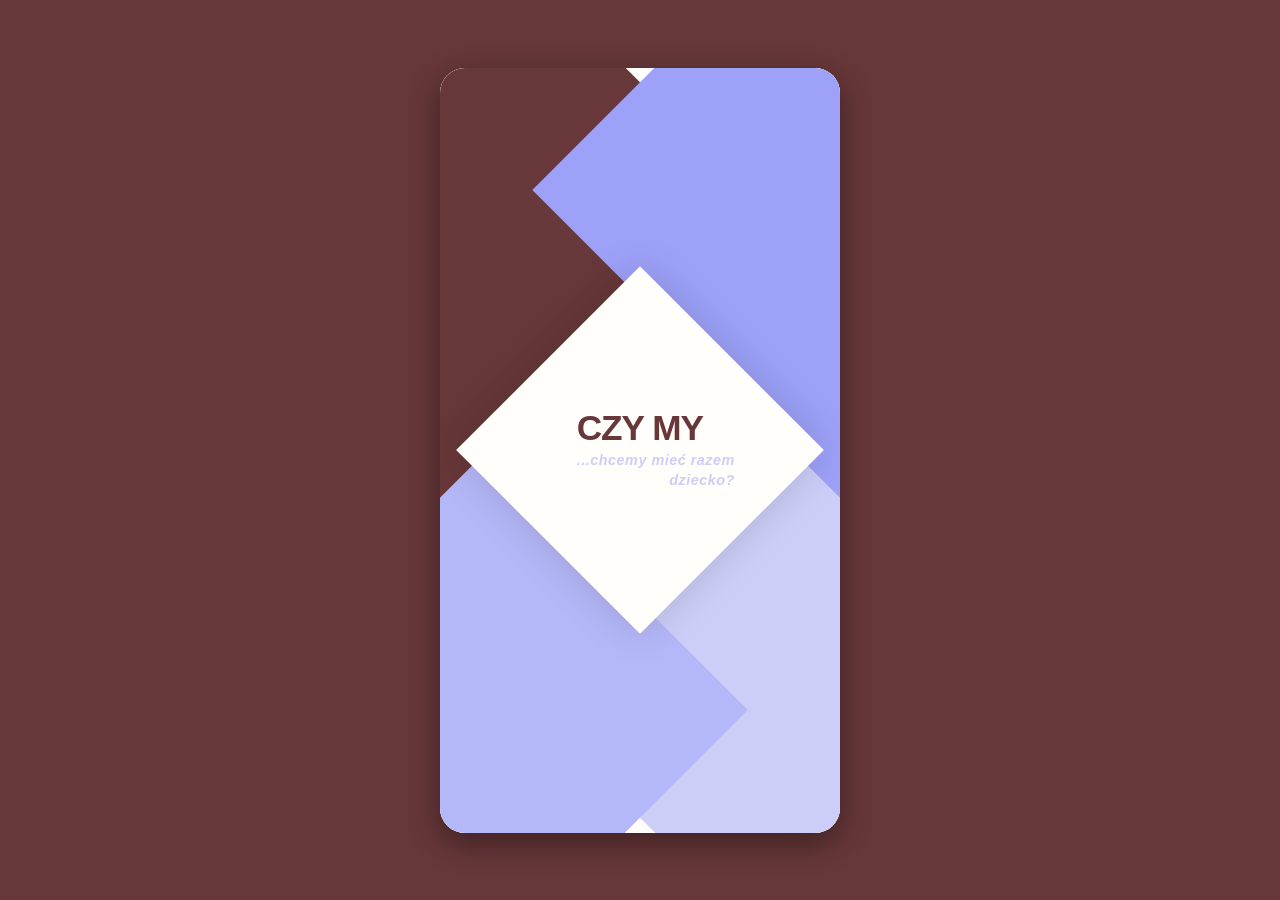
==== index.html @ d0ece88c "fix: change name" ====
<!DOCTYPE html>
<html lang="pl">
<head>
    <meta charset="UTF-8">
    <meta name="viewport" content="width=device-width, initial-scale=1.0, maximum-scale=1.0, user-scalable=no">
    <title>Czy my</title>
    <link rel="icon" type="image/png" href="https://s12.gifyu.com/images/bv25g.png">

    <link rel="apple-touch-icon" href="https://s12.gifyu.com/images/bv25g.png">

    <meta name="mobile-web-app-capable" content="yes">
    <meta name="apple-mobile-web-app-capable" content="yes">
    <meta name="apple-mobile-web-app-status-bar-style" content="black-translucent">
    <meta name="theme-color" content="#EFEBE0">
<style>

        :root {
            --bg-color: #fffefa;
            --base-green: #673739; 
            
            --cat-orange: #9da1f8; 
            --cat-red: #b5b8f8;    
            --cat-purple: #cccef8; 

            --active-color: var(--base-green); 
            --font-main: 'Helvetica Neue', Helvetica, Arial, sans-serif;
        }

        * {
            box-sizing: border-box; 
        }

        body {
            background-color: #673739; 
            margin: 0;
            padding: 0;
            font-family: var(--font-main);
            height: 100vh;
            height: 100dvh; 
            width: 100vw;
            display: flex;
            justify-content: center;
            align-items: center;
            overflow: hidden; 
        }

        #app-container {
            background-color: var(--bg-color);
            color: var(--active-color);
            width: 90%;
            height: 85dvh; 
            max-width: 400px;
            max-height: 800px;
            border-radius: 25px;
            box-shadow: 0 10px 30px rgba(0,0,0,0.4);
            position: relative;
            display: flex;
            flex-direction: column;
            overflow: hidden;
            transition: color 0.5s ease, background-color 0.5s ease;
            
            padding-bottom: env(safe-area-inset-bottom);
        }

        #app-container.theme-orange { --active-color: var(--cat-orange); }
        #app-container.theme-red { --active-color: var(--cat-red); }
        #app-container.theme-purple { --active-color: var(--cat-purple); }
        #app-container.theme-green { --active-color: var(--base-green); }

        #app-container.inverted-colors {
            background-color: var(--active-color);
            color: var(--bg-color);
        }
        #app-container.inverted-colors h1,
        #app-container.inverted-colors h2,
        #app-container.inverted-colors p,
        #app-container.inverted-colors .back-btn { color: var(--bg-color); }
        #app-container.inverted-colors button { background-color: var(--bg-color); color: var(--active-color); }
        #app-container.inverted-colors input { border-color: var(--bg-color); color: var(--bg-color); }
        
        input::placeholder { color: var(--active-color); opacity: 0.5; }
        input::-moz-placeholder { color: var(--active-color); opacity: 0.5; }
        #app-container.inverted-colors input::placeholder { color: var(--bg-color); opacity: 0.6; }
        #app-container.inverted-colors input::-moz-placeholder { color: var(--bg-color); opacity: 0.6; }

        .screen {
            position: absolute;
            top: 0; left: 0; width: 100%; height: 100%;
            
            display: none;
            flex-direction: column; 
            justify-content: flex-start; 
            align-items: center;
            
            padding: 20px; 
            text-align: center;
            z-index: 20;
            opacity: 0;
            transition: opacity 0.5s ease;
        }

        .screen-centered {
            justify-content: center !important; 
            gap: 20px; 
        }


        .screen.active { display: flex; opacity: 1; }

        #screen-splash {
            background-color: var(--bg-color); 
            padding: 0;
            justify-content: center; 
            overflow: hidden;
            z-index: 100;
        }
        #splash-bg {
            position: absolute; width: 100%; height: 100%; top: 0; left: 0;
            display: flex; justify-content: center; align-items: center;
        }
        .splash-diamond {
            position: absolute; transform: rotate(45deg); box-shadow: 0 0 0 rgba(0,0,0,0); 
        }
        .splash-center-diamond {
            position: absolute; z-index: 50; background-color: var(--bg-color); 
            width: 260px; height: 260px; transform: rotate(45deg);
            display: flex; justify-content: center; align-items: center;
            box-shadow: 0 0 40px rgba(0,0,0,0.15); top: 50%; left: 50%;
            margin-top: -130px; margin-left: -130px;
        }
        .splash-content { transform: rotate(-45deg); text-align: center; width: 160%; }
        .splash-content h1 {
            color: var(--cat-green); font-size: 2.2rem; margin: 0;
            line-height: 1; text-transform: uppercase; letter-spacing: -1px;
        }
        .splash-subtitle {
            color: var(--cat-purple); font-size: 0.9rem; font-weight: 600;
            font-style: italic; margin: 5px 35px 0 0; padding: 0;
            text-align: right; letter-spacing: 0.5px;
        }

        .border-decoration {
            position: absolute; top: 0; left: 0; right: 0; bottom: 0;
            pointer-events: none; z-index: 10;
        }
        .diamond-border-item {
            width: 10px; height: 10px; transform: rotate(45deg); position: absolute;
        }

        
        h1, h2 { 
            color: var(--active-color); 
            text-transform: uppercase; font-weight: 800; letter-spacing: 1px;
            margin-top: 20px; margin-bottom: 20px;
            flex-shrink: 0; 
        }
        
        
        .content-area {
            flex-grow: 1; 
            display: flex;
            flex-direction: column;
            justify-content: center;
            align-items: center;
            width: 100%;
            overflow-y: auto; 
            min-height: 0; 
            padding: 10px 0;
        }

        #categories-list {
            width: 100%;
            display: flex;
            flex-direction: column;
            gap: 12px;
            align-items: center;
            justify-content: center;
        }

        p { 
            font-size: 1.5rem; font-weight: 700; line-height: 1.4; margin: 0; 
            padding: 20px;
        }

        input {
            padding-top: 6px; padding-right: 15px; padding-bottom: 15px; padding-left: 15px; border-radius: 10px; border: 2px solid var(--active-color);
            background: transparent; color: var(--active-color);
            font-size: 0.8rem; text-align: center; width: 80%; outline: none; margin-bottom: 10px;
            transition: border-color 0.5s ease, color 0.5s ease;
        }

        label {

            font-size: 1em; text-align: left; margin-bottom: -15px
        }

        .footer-area {
            flex-shrink: 0; 
            width: 100%;
            display: flex;
            flex-direction: column;
            align-items: center;
            padding-bottom: 10px;
        }

        button {
            background-color: var(--active-color); color: var(--bg-color);
            border: none; padding: 15px 30px; font-size: 1.2rem; border-radius: 50px;
            cursor: pointer; font-weight: bold; text-transform: uppercase;
            width: 100%; margin: 5px 0;
            transition: transform 0.1s, background-color 0.5s ease;
        }
        button:active { transform: scale(0.95); }

        button.category-btn { 
            background-color: transparent; border: 3px solid; 
            width: 90%; 
            margin: 5px 0;
        }
        button.category-btn.btn-orange { border-color: var(--cat-orange); color: var(--cat-orange); }
        button.category-btn.btn-orange:hover { background-color: var(--cat-orange); color: var(--bg-color); }
        button.category-btn.btn-red { border-color: var(--cat-red); color: var(--cat-red); }
        button.category-btn.btn-red:hover { background-color: var(--cat-red); color: var(--bg-color); }
        button.category-btn.btn-purple { border-color: var(--cat-purple); color: var(--cat-purple); }
        button.category-btn.btn-purple:hover { background-color: var(--cat-purple); color: var(--bg-color); }

        .back-btn {
            margin-top: 10px; font-size: 0.9rem; text-decoration: underline;
            background: none; color: var(--active-color); padding: 10px; width: auto;
            transition: color 0.5s ease;
        }

        .long-text { font-size: 1.1rem !important; line-height: 1.3 !important; }
    </style>
</head>
<body>

<div id="app-container" class="theme-green">
    
    <div id="diamond-border" class="border-decoration"></div>

    <div id="screen-splash" class="screen active">
        <div id="splash-bg"></div>
        <div class="splash-center-diamond">
            <div class="splash-content">
                <h1>Czy my</h1>
                <p class="splash-subtitle">...chcemy mieć razem dziecko?</p>
            </div>
        </div>
    </div>

    <div id="screen-language" class="screen screen-centered">
        <h2>Wybierz Język<br>Choose Language</h2>
        <button onclick="setLanguage('pl')">PL</button>
        <button onclick="setLanguage('en')">ENG</button>
    </div>

    <div id="screen-login" class="screen screen-centered">
        <h2 id="txt-login-header">Zaloguj się,<br> aby rozpocząć</h2>
        <label for="email">E-mail</label>
        <input type="email" id="email-input" placeholder="E-mail" autocomplete="email">
        <label for="email">Hasło</label>
        <input type="password" id="password-input" placeholder="****">
        <button id="btn-login" onclick="checkPassword()">Start</button>
        <div id="error-msg" style="color:red; display:none; margin-top:0px;">Błędne hasło!</div>
    </div>

  <div id="screen-categories" class="screen">
        <h2 id="txt-cat-header">Wybierz Kategorię</h2>
        <div class="content-area">
            <div id="categories-list"></div>
        </div>
        <div class="footer-area">
            <button id="btn-change-lang" class="back-btn" onclick="showScreen('screen-language')">Zmień język</button>
        </div>
    </div>

<div id="screen-game" class="screen">
        <div class="content-area">
            <p id="question-text">Pytanie...</p>
        </div>
        <div class="footer-area">
            <button id="btn-next" onclick="nextQuestion()">Następne</button>
            <button id="btn-change-cat" class="back-btn" onclick="showScreen('screen-categories'); resetThemeToDefault();">Zmień kategorię</button>
        </div>
    </div>

    <div id="screen-finished" class="screen screen-centered">
        <div style="display: flex; flex-direction: column; align-items: center; justify-content: center;">
            <h2 style="font-size: 3rem; margin-bottom: 20px;">✓</h2>
            <p id="txt-finish-header">To już wszystkie pytania w tej kategorii!</p>
        </div>
        <button id="btn-back-menu" onclick="resetApp()">Wróć do menu</button>
    </div>

</div>

<script>
    const CONFIG = { 
        apiUrl: "https://script.google.com/macros/s/AKfycbwamKzhzlXw2bV1jH6VfYVX4r7gUX6qQzTbTFQQnEe55WyEnhrkD_Bvr7sSdiePyaUhMg/exec"
    };

    let currentLang = 'pl'; 
    let isLoggedIn = false; 
    let DATABASE = {};
    let currentCategory = []; 

    const TEXTS = {
        pl: {
            passPlaceholder: "Hasło...",
            loginBtn: "Start",
            loading: "Ładowanie...",
            errorMsg: "Błędne hasło lub problem z połączeniem.",
            loginHeader: "Zaloguj się,<br> aby rozpocząć", 
            catHeader: "Wybierz Kategorię",
            changeLangBtn: "Zmień język",
            nextBtn: "Następne",
            changeCatBtn: "Zmień kategorię",
            finishHeader: "To już wszystkie pytania w tej kategorii!",
            backMenuBtn: "Wróć do menu"
        },
        en: {
            passPlaceholder: "Password...",
            loginBtn: "Start",
            loading: "Loading...",
            errorMsg: "Incorrect password or connection issue.",
            loginHeader: "Please log in to start",
            catHeader: "Choose Category",
            changeLangBtn: "Change language",
            nextBtn: "Next",
            changeCatBtn: "Change category",
            finishHeader: "That's all questions in this category!",
            backMenuBtn: "Back to menu"
        }
    };

    const CATEGORY_THEMES = {
        "Codzienność": "orange",
        "Wychowanie": "red",
        "Relacje": "purple",
    //    "Finanse": "purple",
    //    "Wyzwania": "purple"
        "Everyday life": "orange",
        "Parenting": "red",
        "Relations": "purple",
    //    "Finances": "purple",
    //    "Challenges": "purple"
    };

    const COLORS_SEQ = ['var(--base-green)', 'var(--cat-orange)', 'var(--cat-red)', 'var(--cat-purple)'];

    function showScreen(screenId) {
        if(screenId === 'screen-login' || screenId === 'screen-language') {
            resetThemeToDefault();
            document.getElementById('app-container').classList.remove('inverted-colors');
        }
        
        const activeScreens = document.querySelectorAll('.screen.active');
        activeScreens.forEach(el => {
            el.style.opacity = '0';
            setTimeout(() => el.classList.remove('active'), 500);
        });
        
        const target = document.getElementById(screenId);
        if (target) {
            target.classList.add('active');
            setTimeout(() => target.style.opacity = '1', 50);
        }
    }

    function setLanguage(lang) {
        currentLang = lang; 
        const t = TEXTS[currentLang];
        
        document.getElementById('password-input').placeholder = t.passPlaceholder;
        
        const btnLogin = document.getElementById('btn-login');
        if (btnLogin) btnLogin.innerText = t.loginBtn;
        
        const loginHeader = document.getElementById('txt-login-header'); 
        if (loginHeader) loginHeader.innerHTML = t.loginHeader;
        
        const errorMsg = document.getElementById('error-msg');
        if (errorMsg) errorMsg.innerText = t.errorMsg;

        const catHeader = document.getElementById('txt-cat-header');
        if (catHeader) catHeader.innerText = t.catHeader;

        const nextBtn = document.getElementById('btn-next');
        if (nextBtn) nextBtn.innerText = t.nextBtn;

        const btnChangeLang = document.getElementById('btn-change-lang');
        if (btnChangeLang) btnChangeLang.innerText = t.changeLangBtn;

        const btnChangeCat = document.getElementById('btn-change-cat');
        if (btnChangeCat) btnChangeCat.innerText = t.changeCatBtn;
        
        const finishHeader = document.getElementById('txt-finish-header');
        if (finishHeader) finishHeader.innerText = t.finishHeader;

        const backMenuBtn = document.getElementById('btn-back-menu');
        if (backMenuBtn) backMenuBtn.innerText = t.backMenuBtn;

        if (isLoggedIn) {
            initCategories(); 
            showScreen('screen-categories');
        } else {
            showScreen('screen-login');
        }
    }

    async function checkPassword() {
        const emailVal = document.getElementById('email-input').value.trim();
        const passwordVal = document.getElementById('password-input').value.trim();
        const btn = document.getElementById('btn-login');
        const errorMsg = document.getElementById('error-msg');
        
        if (!emailVal || !passwordVal) return;

        btn.disabled = true;
        btn.innerText = TEXTS[currentLang].loading;
        errorMsg.style.display = 'none';

        try {

            const requestUrl = CONFIG.apiUrl + "?l=" + encodeURIComponent(emailVal) + "&p=" + encodeURIComponent(passwordVal);
            const response = await fetch(requestUrl);
            const data = await response.json();

            if (data.error) throw new Error("Pass");

            DATABASE = data;
            isLoggedIn = true;
            initCategories(); 
            showScreen('screen-categories');
            
        } catch (e) {
            console.error("Błąd:", e);
            errorMsg.innerText = TEXTS[currentLang].errorMsg;
            errorMsg.style.display = 'block';
        } finally {
            btn.disabled = false;
            btn.innerText = TEXTS[currentLang].loginBtn;
        }
    }

    function initCategories() {
        const list = document.getElementById('categories-list');
        list.innerHTML = ''; 
        
        const cats = DATABASE[currentLang] || {};

        Object.keys(cats).forEach(category => {
            const btn = document.createElement('button');
            const colorKey = CATEGORY_THEMES[category] || 'green';
            btn.className = `category-btn btn-${colorKey}`;
            btn.innerText = category;
            btn.onclick = () => startGame(category, colorKey);
            list.appendChild(btn);
        });
    }

    function startGame(categoryName, themeColor) {
        setAppTheme(`theme-${themeColor}`);
        document.getElementById('app-container').classList.remove('inverted-colors');
        
        if (DATABASE[currentLang] && DATABASE[currentLang][categoryName]) {
            currentCategory = [...DATABASE[currentLang][categoryName]];
            nextQuestion();
            showScreen('screen-game');
        }
    }

    function nextQuestion() {
        const textEl = document.getElementById('question-text');
        
        if (!currentCategory || currentCategory.length === 0) {
            finishGame();
            return;
        }

        const randomIndex = Math.floor(Math.random() * currentCategory.length);
        const question = currentCategory[randomIndex];
        currentCategory.splice(randomIndex, 1);
        
        textEl.style.opacity = 0;
        
        setTimeout(() => {
            textEl.innerText = question;
            
            if (question.length > 120) {
                textEl.classList.add('long-text');
            } else {
                textEl.classList.remove('long-text');
            }

            textEl.style.opacity = 1;
        }, 200);
    }

    function finishGame() {
        const t = TEXTS[currentLang];
        const finishHeader = document.getElementById('txt-finish-header');
        if (finishHeader) finishHeader.innerText = t.finishHeader;
        const backMenuBtn = document.getElementById('btn-back-menu');
        if (backMenuBtn) backMenuBtn.innerText = t.backMenuBtn;

        showScreen('screen-finished');
        setTimeout(() => document.getElementById('app-container').classList.add('inverted-colors'), 100);
    }

    function resetApp() {
        document.getElementById('app-container').classList.remove('inverted-colors');
        resetThemeToDefault();
        
        if (isLoggedIn) {
            showScreen('screen-categories');
        } else {
            showScreen('screen-login');
        }
    }

    function setAppTheme(themeClass) {
        const container = document.getElementById('app-container');
        container.classList.remove('theme-green', 'theme-orange', 'theme-red', 'theme-purple');
        container.classList.add(themeClass);
    }
    function resetThemeToDefault() { setAppTheme('theme-green'); }

    function createBorderDiamonds() {
        const container = document.getElementById('diamond-border');
        if(!container) return;
        container.innerHTML = '';
        
        let colorIndex = 0;
        const addDiamond = (styles) => {
            const d = document.createElement('div');
            d.className = 'diamond-border-item';
            d.style.backgroundColor = COLORS_SEQ[colorIndex % COLORS_SEQ.length];
            Object.assign(d.style, styles);
            container.appendChild(d);
            colorIndex++;
        };
        const countTop = 8; const countSide = 12; const padding = 8; 
        for (let i = 0; i < countTop; i++) addDiamond({ top: `${padding}px`, left: `${(i + 1) * (100 / (countTop + 1))}%` });
        for (let i = 0; i < countSide; i++) addDiamond({ right: `${padding}px`, top: `${(i + 1) * (100 / (countSide + 1))}%` });
        for (let i = 0; i < countTop; i++) addDiamond({ bottom: `${padding}px`, right: `${(i + 1) * (100 / (countTop + 1))}%` });
        for (let i = 0; i < countSide; i++) addDiamond({ left: `${padding}px`, bottom: `${(i + 1) * (100 / (countSide + 1))}%` });
    }

    function createSplashBackground() {
        const container = document.getElementById('splash-bg');
        if(!container) return;
        container.innerHTML = ''; 
        
        const centerSize = 260; 
        const neighborSize = 520; 
        
        const diamonds = [
            { x: 1, y: 1, color: 'var(--cat-purple)', zIndex: 1 },    
            { x: -1, y: 1, color: 'var(--cat-red)', zIndex: 2 },     
            { x: -1, y: -1, color: 'var(--base-green)', zIndex: 3 }, 
            { x: 1, y: -1, color: 'var(--cat-orange)', zIndex: 4 },  
        ];

        const addDiamond = (data, customClip) => {
            const d = document.createElement('div');
            d.className = 'splash-diamond';
            d.style.width = `${neighborSize}px`;
            d.style.height = `${neighborSize}px`;
            d.style.backgroundColor = data.color;
            d.style.zIndex = data.zIndex;
            
            if (customClip) {
                d.style.clipPath = customClip;
            }

            d.style.left = `calc(50% + ${data.x * centerSize}px - ${neighborSize/2}px)`;
            d.style.top = `calc(50% + ${data.y * centerSize}px - ${neighborSize/2}px)`;
            container.appendChild(d);
        }

        diamonds.forEach(d => addDiamond(d));
        
        addDiamond({ 
            x: 1, 
            y: 1, 
            color: 'var(--cat-purple)', 
            zIndex: 5 
        }, 'polygon(0 0, 100% 0, 100% 100%)'); 
    }

    window.onload = () => {
        createBorderDiamonds();
        createSplashBackground();

        const passInput = document.getElementById('password-input');
        if(passInput) {
            passInput.addEventListener('keyup', (e) => {
                if (e.key === "Enter") checkPassword();
            });
        }

        setTimeout(() => {
            showScreen('screen-language');
        }, 3000); 
    };
</script>

</body>
</html>
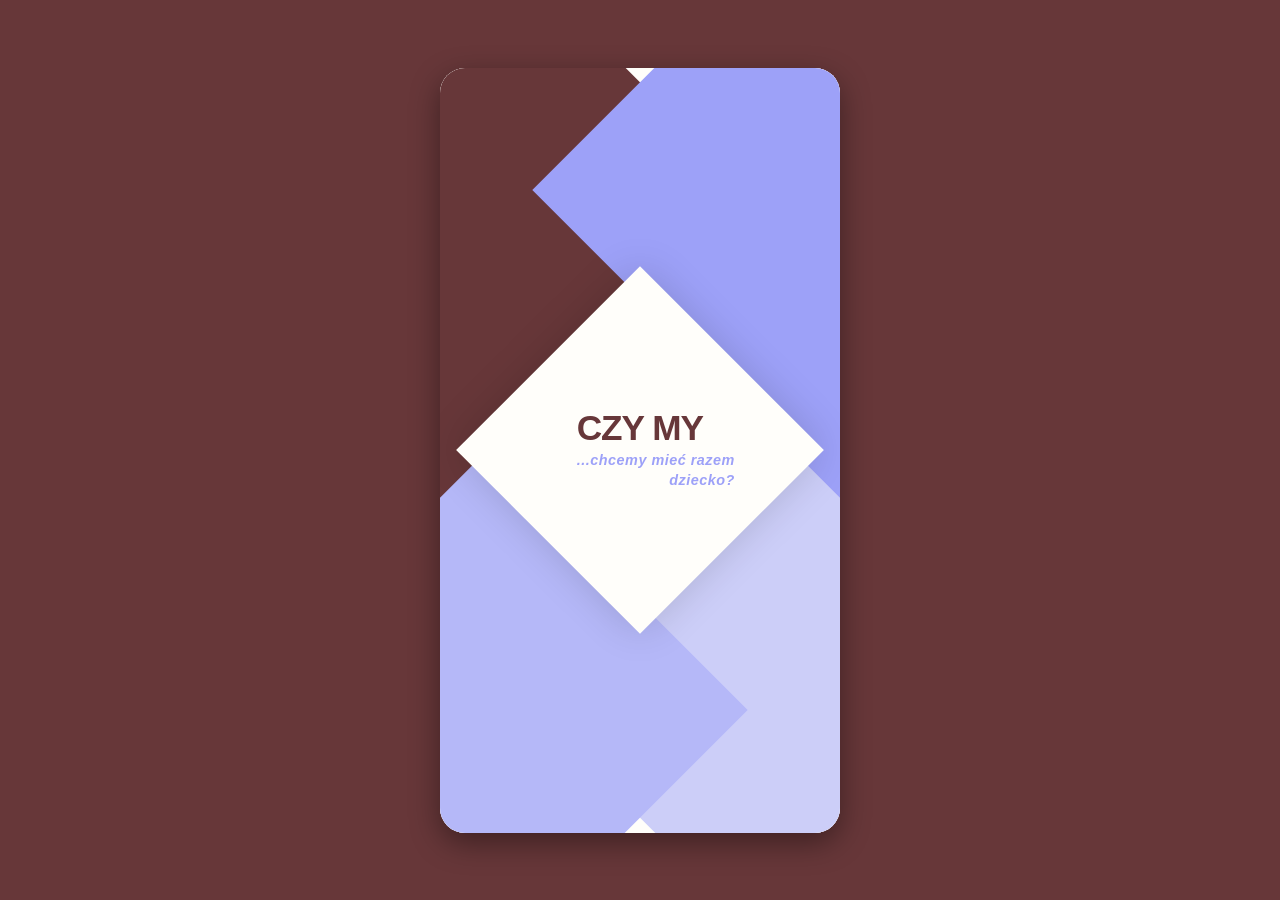
==== commit b9b98ec1: "cors error fix +  added more categories" ====
--- a/index.html
+++ b/index.html
@@ -16,13 +16,13 @@
 
         :root {
             --bg-color: #fffefa;
-            --base-green: #673739; 
+            --base-brown: #673739; 
             
-            --cat-orange: #9da1f8; 
-            --cat-red: #b5b8f8;    
-            --cat-purple: #cccef8; 
-
-            --active-color: var(--base-green); 
+            --cat-darkest: #9da1f8; 
+            --cat-darker: #b5b8f8;    
+            --cat-dark: #cccef8; 
+
+            --active-color: var(--base-brown); 
             --font-main: 'Helvetica Neue', Helvetica, Arial, sans-serif;
         }
 
@@ -62,10 +62,10 @@
             padding-bottom: env(safe-area-inset-bottom);
         }
 
-        #app-container.theme-orange { --active-color: var(--cat-orange); }
-        #app-container.theme-red { --active-color: var(--cat-red); }
-        #app-container.theme-purple { --active-color: var(--cat-purple); }
-        #app-container.theme-green { --active-color: var(--base-green); }
+        #app-container.theme-darkest { --active-color: var(--cat-darkest); }
+        #app-container.theme-darker { --active-color: var(--cat-darker); }
+        #app-container.theme-dark { --active-color: var(--cat-dark); }
+        #app-container.theme-brown { --active-color: var(--base-brown); }
 
         #app-container.inverted-colors {
             background-color: var(--active-color);
@@ -130,11 +130,11 @@
         }
         .splash-content { transform: rotate(-45deg); text-align: center; width: 160%; }
         .splash-content h1 {
-            color: var(--cat-green); font-size: 2.2rem; margin: 0;
+            color: var(--cat-brown); font-size: 2.2rem; margin: 0;
             line-height: 1; text-transform: uppercase; letter-spacing: -1px;
         }
         .splash-subtitle {
-            color: var(--cat-purple); font-size: 0.9rem; font-weight: 600;
+            color: var(--cat-darkest); font-size: 0.9rem; font-weight: 600;
             font-style: italic; margin: 5px 35px 0 0; padding: 0;
             text-align: right; letter-spacing: 0.5px;
         }
@@ -217,12 +217,12 @@
             width: 90%; 
             margin: 5px 0;
         }
-        button.category-btn.btn-orange { border-color: var(--cat-orange); color: var(--cat-orange); }
-        button.category-btn.btn-orange:hover { background-color: var(--cat-orange); color: var(--bg-color); }
-        button.category-btn.btn-red { border-color: var(--cat-red); color: var(--cat-red); }
-        button.category-btn.btn-red:hover { background-color: var(--cat-red); color: var(--bg-color); }
-        button.category-btn.btn-purple { border-color: var(--cat-purple); color: var(--cat-purple); }
-        button.category-btn.btn-purple:hover { background-color: var(--cat-purple); color: var(--bg-color); }
+        button.category-btn.btn-darkest { border-color: var(--cat-darkest); color: var(--cat-darkest); }
+        button.category-btn.btn-darkest:hover { background-color: var(--cat-darkest); color: var(--bg-color); }
+        button.category-btn.btn-darker { border-color: var(--cat-darker); color: var(--cat-darker); }
+        button.category-btn.btn-darker:hover { background-color: var(--cat-darker); color: var(--bg-color); }
+        button.category-btn.btn-dark { border-color: var(--cat-dark); color: var(--cat-dark); }
+        button.category-btn.btn-dark:hover { background-color: var(--cat-dark); color: var(--bg-color); }
 
         .back-btn {
             margin-top: 10px; font-size: 0.9rem; text-decoration: underline;
@@ -235,7 +235,7 @@
 </head>
 <body>
 
-<div id="app-container" class="theme-green">
+<div id="app-container" class="theme-brown">
     
     <div id="diamond-border" class="border-decoration"></div>
 
@@ -335,19 +335,19 @@
     };
 
     const CATEGORY_THEMES = {
-        "Codzienność": "orange",
-        "Wychowanie": "red",
-        "Relacje": "purple",
-    //    "Finanse": "purple",
-    //    "Wyzwania": "purple"
-        "Everyday life": "orange",
-        "Parenting": "red",
-        "Relations": "purple",
-    //    "Finances": "purple",
-    //    "Challenges": "purple"
+        "Codzienność": "darkest",
+        "Wychowanie": "dark",
+        "Relacje": "darker", 
+        "Finanse": "darker",
+        "Everyday life": "darkest",
+        "Wyzwania": "dark",        "Everyday": "darkest",
+        "Parenting": "darker",
+        "Relations": "dark",
+        "Finances": "dark",
+        "Challenges": "dark"
     };
 
-    const COLORS_SEQ = ['var(--base-green)', 'var(--cat-orange)', 'var(--cat-red)', 'var(--cat-purple)'];
+    const COLORS_SEQ = ['var(--base-brown)', 'var(--cat-darkest)', 'var(--cat-darker)', 'var(--cat-dark)'];
 
     function showScreen(screenId) {
         if(screenId === 'screen-login' || screenId === 'screen-language') {
@@ -452,7 +452,7 @@
 
         Object.keys(cats).forEach(category => {
             const btn = document.createElement('button');
-            const colorKey = CATEGORY_THEMES[category] || 'green';
+            const colorKey = CATEGORY_THEMES[category] || 'brown';
             btn.className = `category-btn btn-${colorKey}`;
             btn.innerText = category;
             btn.onclick = () => startGame(category, colorKey);
@@ -486,9 +486,11 @@
         textEl.style.opacity = 0;
         
         setTimeout(() => {
-            textEl.innerText = question;
+            const safeText = question.text ? question.text: question;
+
+            textEl.innerText = safeText;
             
-            if (question.length > 120) {
+            if (question.text.length > 120) {
                 textEl.classList.add('long-text');
             } else {
                 textEl.classList.remove('long-text');
@@ -522,10 +524,10 @@
 
     function setAppTheme(themeClass) {
         const container = document.getElementById('app-container');
-        container.classList.remove('theme-green', 'theme-orange', 'theme-red', 'theme-purple');
+        container.classList.remove('theme-brown', 'theme-darkest', 'theme-darker', 'theme-dark');
         container.classList.add(themeClass);
     }
-    function resetThemeToDefault() { setAppTheme('theme-green'); }
+    function resetThemeToDefault() { setAppTheme('theme-brown'); }
 
     function createBorderDiamonds() {
         const container = document.getElementById('diamond-border');
@@ -557,10 +559,10 @@
         const neighborSize = 520; 
         
         const diamonds = [
-            { x: 1, y: 1, color: 'var(--cat-purple)', zIndex: 1 },    
-            { x: -1, y: 1, color: 'var(--cat-red)', zIndex: 2 },     
-            { x: -1, y: -1, color: 'var(--base-green)', zIndex: 3 }, 
-            { x: 1, y: -1, color: 'var(--cat-orange)', zIndex: 4 },  
+            { x: 1, y: 1, color: 'var(--cat-dark)', zIndex: 1 },    
+            { x: -1, y: 1, color: 'var(--cat-darker)', zIndex: 2 },     
+            { x: -1, y: -1, color: 'var(--base-brown)', zIndex: 3 }, 
+            { x: 1, y: -1, color: 'var(--cat-darkest)', zIndex: 4 },  
         ];
 
         const addDiamond = (data, customClip) => {
@@ -585,7 +587,7 @@
         addDiamond({ 
             x: 1, 
             y: 1, 
-            color: 'var(--cat-purple)', 
+            color: 'var(--cat-dark)', 
             zIndex: 5 
         }, 'polygon(0 0, 100% 0, 100% 100%)'); 
     }
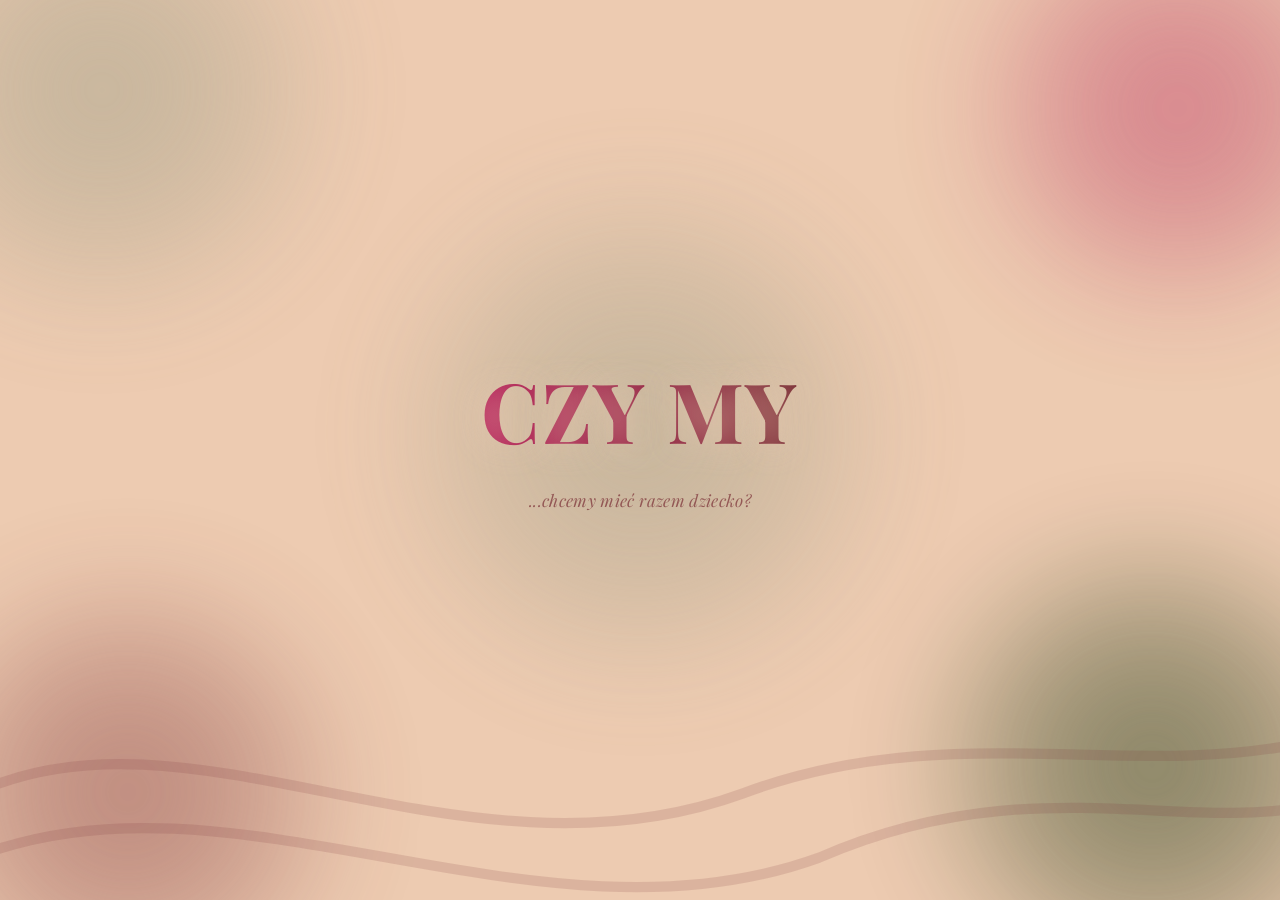
==== commit 156afd90: "UI updates and implementation of a step-by-step question navigation" ====
--- a/index.html
+++ b/index.html
@@ -4,250 +4,46 @@
     <meta charset="UTF-8">
     <meta name="viewport" content="width=device-width, initial-scale=1.0, maximum-scale=1.0, user-scalable=no">
     <title>Czy my</title>
-    <link rel="icon" type="image/png" href="https://s12.gifyu.com/images/bv25g.png">
-
-    <link rel="apple-touch-icon" href="https://s12.gifyu.com/images/bv25g.png">
+    <link rel="icon" type="image/svg+xml" href="logo.svg">
+    <link rel="icon" type="image/png" sizes="32x32" href="favicon.png">
+    <link rel="apple-touch-icon" sizes="180x180" href="logo-180.png">
+    <link rel="manifest" href="manifest.webmanifest">
 
     <meta name="mobile-web-app-capable" content="yes">
     <meta name="apple-mobile-web-app-capable" content="yes">
+    <meta name="apple-mobile-web-app-title" content="Czy my">
     <meta name="apple-mobile-web-app-status-bar-style" content="black-translucent">
-    <meta name="theme-color" content="#EFEBE0">
-<style>
-
-        :root {
-            --bg-color: #fffefa;
-            --base-brown: #673739; 
-            
-            --cat-darkest: #9da1f8; 
-            --cat-darker: #b5b8f8;    
-            --cat-dark: #cccef8; 
-
-            --active-color: var(--base-brown); 
-            --font-main: 'Helvetica Neue', Helvetica, Arial, sans-serif;
-        }
-
-        * {
-            box-sizing: border-box; 
-        }
-
-        body {
-            background-color: #673739; 
-            margin: 0;
-            padding: 0;
-            font-family: var(--font-main);
-            height: 100vh;
-            height: 100dvh; 
-            width: 100vw;
-            display: flex;
-            justify-content: center;
-            align-items: center;
-            overflow: hidden; 
-        }
-
-        #app-container {
-            background-color: var(--bg-color);
-            color: var(--active-color);
-            width: 90%;
-            height: 85dvh; 
-            max-width: 400px;
-            max-height: 800px;
-            border-radius: 25px;
-            box-shadow: 0 10px 30px rgba(0,0,0,0.4);
-            position: relative;
-            display: flex;
-            flex-direction: column;
-            overflow: hidden;
-            transition: color 0.5s ease, background-color 0.5s ease;
-            
-            padding-bottom: env(safe-area-inset-bottom);
-        }
-
-        #app-container.theme-darkest { --active-color: var(--cat-darkest); }
-        #app-container.theme-darker { --active-color: var(--cat-darker); }
-        #app-container.theme-dark { --active-color: var(--cat-dark); }
-        #app-container.theme-brown { --active-color: var(--base-brown); }
-
-        #app-container.inverted-colors {
-            background-color: var(--active-color);
-            color: var(--bg-color);
-        }
-        #app-container.inverted-colors h1,
-        #app-container.inverted-colors h2,
-        #app-container.inverted-colors p,
-        #app-container.inverted-colors .back-btn { color: var(--bg-color); }
-        #app-container.inverted-colors button { background-color: var(--bg-color); color: var(--active-color); }
-        #app-container.inverted-colors input { border-color: var(--bg-color); color: var(--bg-color); }
-        
-        input::placeholder { color: var(--active-color); opacity: 0.5; }
-        input::-moz-placeholder { color: var(--active-color); opacity: 0.5; }
-        #app-container.inverted-colors input::placeholder { color: var(--bg-color); opacity: 0.6; }
-        #app-container.inverted-colors input::-moz-placeholder { color: var(--bg-color); opacity: 0.6; }
-
-        .screen {
-            position: absolute;
-            top: 0; left: 0; width: 100%; height: 100%;
-            
-            display: none;
-            flex-direction: column; 
-            justify-content: flex-start; 
-            align-items: center;
-            
-            padding: 20px; 
-            text-align: center;
-            z-index: 20;
-            opacity: 0;
-            transition: opacity 0.5s ease;
-        }
-
-        .screen-centered {
-            justify-content: center !important; 
-            gap: 20px; 
-        }
-
-
-        .screen.active { display: flex; opacity: 1; }
-
-        #screen-splash {
-            background-color: var(--bg-color); 
-            padding: 0;
-            justify-content: center; 
-            overflow: hidden;
-            z-index: 100;
-        }
-        #splash-bg {
-            position: absolute; width: 100%; height: 100%; top: 0; left: 0;
-            display: flex; justify-content: center; align-items: center;
-        }
-        .splash-diamond {
-            position: absolute; transform: rotate(45deg); box-shadow: 0 0 0 rgba(0,0,0,0); 
-        }
-        .splash-center-diamond {
-            position: absolute; z-index: 50; background-color: var(--bg-color); 
-            width: 260px; height: 260px; transform: rotate(45deg);
-            display: flex; justify-content: center; align-items: center;
-            box-shadow: 0 0 40px rgba(0,0,0,0.15); top: 50%; left: 50%;
-            margin-top: -130px; margin-left: -130px;
-        }
-        .splash-content { transform: rotate(-45deg); text-align: center; width: 160%; }
-        .splash-content h1 {
-            color: var(--cat-brown); font-size: 2.2rem; margin: 0;
-            line-height: 1; text-transform: uppercase; letter-spacing: -1px;
-        }
-        .splash-subtitle {
-            color: var(--cat-darkest); font-size: 0.9rem; font-weight: 600;
-            font-style: italic; margin: 5px 35px 0 0; padding: 0;
-            text-align: right; letter-spacing: 0.5px;
-        }
-
-        .border-decoration {
-            position: absolute; top: 0; left: 0; right: 0; bottom: 0;
-            pointer-events: none; z-index: 10;
-        }
-        .diamond-border-item {
-            width: 10px; height: 10px; transform: rotate(45deg); position: absolute;
-        }
-
-        
-        h1, h2 { 
-            color: var(--active-color); 
-            text-transform: uppercase; font-weight: 800; letter-spacing: 1px;
-            margin-top: 20px; margin-bottom: 20px;
-            flex-shrink: 0; 
-        }
-        
-        
-        .content-area {
-            flex-grow: 1; 
-            display: flex;
-            flex-direction: column;
-            justify-content: center;
-            align-items: center;
-            width: 100%;
-            overflow-y: auto; 
-            min-height: 0; 
-            padding: 10px 0;
-        }
-
-        #categories-list {
-            width: 100%;
-            display: flex;
-            flex-direction: column;
-            gap: 12px;
-            align-items: center;
-            justify-content: center;
-        }
-
-        p { 
-            font-size: 1.5rem; font-weight: 700; line-height: 1.4; margin: 0; 
-            padding: 20px;
-        }
-
-        input {
-            padding-top: 6px; padding-right: 15px; padding-bottom: 15px; padding-left: 15px; border-radius: 10px; border: 2px solid var(--active-color);
-            background: transparent; color: var(--active-color);
-            font-size: 0.8rem; text-align: center; width: 80%; outline: none; margin-bottom: 10px;
-            transition: border-color 0.5s ease, color 0.5s ease;
-        }
-
-        label {
-
-            font-size: 1em; text-align: left; margin-bottom: -15px
-        }
-
-        .footer-area {
-            flex-shrink: 0; 
-            width: 100%;
-            display: flex;
-            flex-direction: column;
-            align-items: center;
-            padding-bottom: 10px;
-        }
-
-        button {
-            background-color: var(--active-color); color: var(--bg-color);
-            border: none; padding: 15px 30px; font-size: 1.2rem; border-radius: 50px;
-            cursor: pointer; font-weight: bold; text-transform: uppercase;
-            width: 100%; margin: 5px 0;
-            transition: transform 0.1s, background-color 0.5s ease;
-        }
-        button:active { transform: scale(0.95); }
-
-        button.category-btn { 
-            background-color: transparent; border: 3px solid; 
-            width: 90%; 
-            margin: 5px 0;
-        }
-        button.category-btn.btn-darkest { border-color: var(--cat-darkest); color: var(--cat-darkest); }
-        button.category-btn.btn-darkest:hover { background-color: var(--cat-darkest); color: var(--bg-color); }
-        button.category-btn.btn-darker { border-color: var(--cat-darker); color: var(--cat-darker); }
-        button.category-btn.btn-darker:hover { background-color: var(--cat-darker); color: var(--bg-color); }
-        button.category-btn.btn-dark { border-color: var(--cat-dark); color: var(--cat-dark); }
-        button.category-btn.btn-dark:hover { background-color: var(--cat-dark); color: var(--bg-color); }
-
-        .back-btn {
-            margin-top: 10px; font-size: 0.9rem; text-decoration: underline;
-            background: none; color: var(--active-color); padding: 10px; width: auto;
-            transition: color 0.5s ease;
-        }
-
-        .long-text { font-size: 1.1rem !important; line-height: 1.3 !important; }
-    </style>
+    <meta name="theme-color" content="#edcbb1">
+    <link rel="preconnect" href="https://fonts.googleapis.com">
+    <link rel="preconnect" href="https://fonts.gstatic.com" crossorigin>
+    <link href="https://fonts.googleapis.com/css2?family=Playfair+Display:ital,wght@0,400;0,700;1,400&display=swap" rel="stylesheet">
+<link rel="stylesheet" href="styles.css">
 </head>
 <body>
 
-<div id="app-container" class="theme-brown">
-    
-    <div id="diamond-border" class="border-decoration"></div>
+<div id="screen-texture" class="texture-layer"></div>
 
-    <div id="screen-splash" class="screen active">
-        <div id="splash-bg"></div>
-        <div class="splash-center-diamond">
-            <div class="splash-content">
-                <h1>Czy my</h1>
-                <p class="splash-subtitle">...chcemy mieć razem dziecko?</p>
-            </div>
-        </div>
+<div id="splash-fullscreen" aria-hidden="true">
+    <div id="splash-bg"></div>
+    <svg class="splash-wave" viewBox="0 0 100 100" preserveAspectRatio="none" aria-hidden="true">
+        <path d="M-2 62 C 15 54, 36 70, 58 62 C 74 56, 88 61, 102 58"></path>
+        <path d="M-2 67 C 18 59, 42 75, 64 67 C 80 60, 92 65, 102 63"></path>
+    </svg>
+    <div class="splash-content">
+        <h1><span class="splash-czy">Czy</span> <span class="splash-my">my</span></h1>
+        <p class="splash-subtitle">...chcemy mieć razem dziecko?</p>
     </div>
+</div>
+
+<div id="app-container" class="theme-brown splash-mode">
+    <div class="corner-frame" aria-hidden="true">
+        <span class="corner-accent corner-top-left"></span>
+        <span class="corner-accent corner-top-right"></span>
+        <span class="corner-accent corner-bottom-left"></span>
+        <span class="corner-accent corner-bottom-right"></span>
+    </div>
+
+    <div id="screen-splash" class="screen"></div>
 
     <div id="screen-language" class="screen screen-centered">
         <h2>Wybierz Język<br>Choose Language</h2>
@@ -262,7 +58,14 @@
         <label for="email">Hasło</label>
         <input type="password" id="password-input" placeholder="****">
         <button id="btn-login" onclick="checkPassword()">Start</button>
-        <div id="error-msg" style="color:red; display:none; margin-top:0px;">Błędne hasło!</div>
+        <div id="error-msg" style="color:var(--rosewood); display:none; margin-top:0px;">Błędne hasło!</div>
+    </div>
+
+  <div id="screen-mode" class="screen screen-centered">
+        <h2 id="txt-mode-header">Wybierz tryb</h2>
+        <button id="btn-mode-random" onclick="selectMode('random')">Losowo</button>
+        <button id="btn-mode-sequential" onclick="selectMode('sequential')">Po kolei</button>
+        <button class="back-btn" onclick="showScreen('screen-categories'); resetThemeToDefault();" id="btn-mode-back-cat">Zmień kategorię</button>
     </div>
 
   <div id="screen-categories" class="screen">
@@ -280,7 +83,7 @@
             <p id="question-text">Pytanie...</p>
         </div>
         <div class="footer-area">
-            <button id="btn-next" onclick="nextQuestion()">Następne</button>
+            <button id="btn-next" onclick="handleNext()">Następne</button>
             <button id="btn-change-cat" class="back-btn" onclick="showScreen('screen-categories'); resetThemeToDefault();">Zmień kategorię</button>
         </div>
     </div>
@@ -295,319 +98,7 @@
 
 </div>
 
-<script>
-    const CONFIG = { 
-        apiUrl: "https://script.google.com/macros/s/AKfycbwamKzhzlXw2bV1jH6VfYVX4r7gUX6qQzTbTFQQnEe55WyEnhrkD_Bvr7sSdiePyaUhMg/exec"
-    };
-
-    let currentLang = 'pl'; 
-    let isLoggedIn = false; 
-    let DATABASE = {};
-    let currentCategory = []; 
-
-    const TEXTS = {
-        pl: {
-            passPlaceholder: "Hasło...",
-            loginBtn: "Start",
-            loading: "Ładowanie...",
-            errorMsg: "Błędne hasło lub problem z połączeniem.",
-            loginHeader: "Zaloguj się,<br> aby rozpocząć", 
-            catHeader: "Wybierz Kategorię",
-            changeLangBtn: "Zmień język",
-            nextBtn: "Następne",
-            changeCatBtn: "Zmień kategorię",
-            finishHeader: "To już wszystkie pytania w tej kategorii!",
-            backMenuBtn: "Wróć do menu"
-        },
-        en: {
-            passPlaceholder: "Password...",
-            loginBtn: "Start",
-            loading: "Loading...",
-            errorMsg: "Incorrect password or connection issue.",
-            loginHeader: "Please log in to start",
-            catHeader: "Choose Category",
-            changeLangBtn: "Change language",
-            nextBtn: "Next",
-            changeCatBtn: "Change category",
-            finishHeader: "That's all questions in this category!",
-            backMenuBtn: "Back to menu"
-        }
-    };
-
-    const CATEGORY_THEMES = {
-        "Codzienność": "darkest",
-        "Wychowanie": "dark",
-        "Relacje": "darker", 
-        "Finanse": "darker",
-        "Everyday life": "darkest",
-        "Wyzwania": "dark",        "Everyday": "darkest",
-        "Parenting": "darker",
-        "Relations": "dark",
-        "Finances": "dark",
-        "Challenges": "dark"
-    };
-
-    const COLORS_SEQ = ['var(--base-brown)', 'var(--cat-darkest)', 'var(--cat-darker)', 'var(--cat-dark)'];
-
-    function showScreen(screenId) {
-        if(screenId === 'screen-login' || screenId === 'screen-language') {
-            resetThemeToDefault();
-            document.getElementById('app-container').classList.remove('inverted-colors');
-        }
-        
-        const activeScreens = document.querySelectorAll('.screen.active');
-        activeScreens.forEach(el => {
-            el.style.opacity = '0';
-            setTimeout(() => el.classList.remove('active'), 500);
-        });
-        
-        const target = document.getElementById(screenId);
-        if (target) {
-            target.classList.add('active');
-            setTimeout(() => target.style.opacity = '1', 50);
-        }
-    }
-
-    function setLanguage(lang) {
-        currentLang = lang; 
-        const t = TEXTS[currentLang];
-        
-        document.getElementById('password-input').placeholder = t.passPlaceholder;
-        
-        const btnLogin = document.getElementById('btn-login');
-        if (btnLogin) btnLogin.innerText = t.loginBtn;
-        
-        const loginHeader = document.getElementById('txt-login-header'); 
-        if (loginHeader) loginHeader.innerHTML = t.loginHeader;
-        
-        const errorMsg = document.getElementById('error-msg');
-        if (errorMsg) errorMsg.innerText = t.errorMsg;
-
-        const catHeader = document.getElementById('txt-cat-header');
-        if (catHeader) catHeader.innerText = t.catHeader;
-
-        const nextBtn = document.getElementById('btn-next');
-        if (nextBtn) nextBtn.innerText = t.nextBtn;
-
-        const btnChangeLang = document.getElementById('btn-change-lang');
-        if (btnChangeLang) btnChangeLang.innerText = t.changeLangBtn;
-
-        const btnChangeCat = document.getElementById('btn-change-cat');
-        if (btnChangeCat) btnChangeCat.innerText = t.changeCatBtn;
-        
-        const finishHeader = document.getElementById('txt-finish-header');
-        if (finishHeader) finishHeader.innerText = t.finishHeader;
-
-        const backMenuBtn = document.getElementById('btn-back-menu');
-        if (backMenuBtn) backMenuBtn.innerText = t.backMenuBtn;
-
-        if (isLoggedIn) {
-            initCategories(); 
-            showScreen('screen-categories');
-        } else {
-            showScreen('screen-login');
-        }
-    }
-
-    async function checkPassword() {
-        const emailVal = document.getElementById('email-input').value.trim();
-        const passwordVal = document.getElementById('password-input').value.trim();
-        const btn = document.getElementById('btn-login');
-        const errorMsg = document.getElementById('error-msg');
-        
-        if (!emailVal || !passwordVal) return;
-
-        btn.disabled = true;
-        btn.innerText = TEXTS[currentLang].loading;
-        errorMsg.style.display = 'none';
-
-        try {
-
-            const requestUrl = CONFIG.apiUrl + "?l=" + encodeURIComponent(emailVal) + "&p=" + encodeURIComponent(passwordVal);
-            const response = await fetch(requestUrl);
-            const data = await response.json();
-
-            if (data.error) throw new Error("Pass");
-
-            DATABASE = data;
-            isLoggedIn = true;
-            initCategories(); 
-            showScreen('screen-categories');
-            
-        } catch (e) {
-            console.error("Błąd:", e);
-            errorMsg.innerText = TEXTS[currentLang].errorMsg;
-            errorMsg.style.display = 'block';
-        } finally {
-            btn.disabled = false;
-            btn.innerText = TEXTS[currentLang].loginBtn;
-        }
-    }
-
-    function initCategories() {
-        const list = document.getElementById('categories-list');
-        list.innerHTML = ''; 
-        
-        const cats = DATABASE[currentLang] || {};
-
-        Object.keys(cats).forEach(category => {
-            const btn = document.createElement('button');
-            const colorKey = CATEGORY_THEMES[category] || 'brown';
-            btn.className = `category-btn btn-${colorKey}`;
-            btn.innerText = category;
-            btn.onclick = () => startGame(category, colorKey);
-            list.appendChild(btn);
-        });
-    }
-
-    function startGame(categoryName, themeColor) {
-        setAppTheme(`theme-${themeColor}`);
-        document.getElementById('app-container').classList.remove('inverted-colors');
-        
-        if (DATABASE[currentLang] && DATABASE[currentLang][categoryName]) {
-            currentCategory = [...DATABASE[currentLang][categoryName]];
-            nextQuestion();
-            showScreen('screen-game');
-        }
-    }
-
-    function nextQuestion() {
-        const textEl = document.getElementById('question-text');
-        
-        if (!currentCategory || currentCategory.length === 0) {
-            finishGame();
-            return;
-        }
-
-        const randomIndex = Math.floor(Math.random() * currentCategory.length);
-        const question = currentCategory[randomIndex];
-        currentCategory.splice(randomIndex, 1);
-        
-        textEl.style.opacity = 0;
-        
-        setTimeout(() => {
-            const safeText = question.text ? question.text: question;
-
-            textEl.innerText = safeText;
-            
-            if (question.text.length > 120) {
-                textEl.classList.add('long-text');
-            } else {
-                textEl.classList.remove('long-text');
-            }
-
-            textEl.style.opacity = 1;
-        }, 200);
-    }
-
-    function finishGame() {
-        const t = TEXTS[currentLang];
-        const finishHeader = document.getElementById('txt-finish-header');
-        if (finishHeader) finishHeader.innerText = t.finishHeader;
-        const backMenuBtn = document.getElementById('btn-back-menu');
-        if (backMenuBtn) backMenuBtn.innerText = t.backMenuBtn;
-
-        showScreen('screen-finished');
-        setTimeout(() => document.getElementById('app-container').classList.add('inverted-colors'), 100);
-    }
-
-    function resetApp() {
-        document.getElementById('app-container').classList.remove('inverted-colors');
-        resetThemeToDefault();
-        
-        if (isLoggedIn) {
-            showScreen('screen-categories');
-        } else {
-            showScreen('screen-login');
-        }
-    }
-
-    function setAppTheme(themeClass) {
-        const container = document.getElementById('app-container');
-        container.classList.remove('theme-brown', 'theme-darkest', 'theme-darker', 'theme-dark');
-        container.classList.add(themeClass);
-    }
-    function resetThemeToDefault() { setAppTheme('theme-brown'); }
-
-    function createBorderDiamonds() {
-        const container = document.getElementById('diamond-border');
-        if(!container) return;
-        container.innerHTML = '';
-        
-        let colorIndex = 0;
-        const addDiamond = (styles) => {
-            const d = document.createElement('div');
-            d.className = 'diamond-border-item';
-            d.style.backgroundColor = COLORS_SEQ[colorIndex % COLORS_SEQ.length];
-            Object.assign(d.style, styles);
-            container.appendChild(d);
-            colorIndex++;
-        };
-        const countTop = 8; const countSide = 12; const padding = 8; 
-        for (let i = 0; i < countTop; i++) addDiamond({ top: `${padding}px`, left: `${(i + 1) * (100 / (countTop + 1))}%` });
-        for (let i = 0; i < countSide; i++) addDiamond({ right: `${padding}px`, top: `${(i + 1) * (100 / (countSide + 1))}%` });
-        for (let i = 0; i < countTop; i++) addDiamond({ bottom: `${padding}px`, right: `${(i + 1) * (100 / (countTop + 1))}%` });
-        for (let i = 0; i < countSide; i++) addDiamond({ left: `${padding}px`, bottom: `${(i + 1) * (100 / (countSide + 1))}%` });
-    }
-
-    function createSplashBackground() {
-        const container = document.getElementById('splash-bg');
-        if(!container) return;
-        container.innerHTML = ''; 
-        
-        const centerSize = 260; 
-        const neighborSize = 520; 
-        
-        const diamonds = [
-            { x: 1, y: 1, color: 'var(--cat-dark)', zIndex: 1 },    
-            { x: -1, y: 1, color: 'var(--cat-darker)', zIndex: 2 },     
-            { x: -1, y: -1, color: 'var(--base-brown)', zIndex: 3 }, 
-            { x: 1, y: -1, color: 'var(--cat-darkest)', zIndex: 4 },  
-        ];
-
-        const addDiamond = (data, customClip) => {
-            const d = document.createElement('div');
-            d.className = 'splash-diamond';
-            d.style.width = `${neighborSize}px`;
-            d.style.height = `${neighborSize}px`;
-            d.style.backgroundColor = data.color;
-            d.style.zIndex = data.zIndex;
-            
-            if (customClip) {
-                d.style.clipPath = customClip;
-            }
-
-            d.style.left = `calc(50% + ${data.x * centerSize}px - ${neighborSize/2}px)`;
-            d.style.top = `calc(50% + ${data.y * centerSize}px - ${neighborSize/2}px)`;
-            container.appendChild(d);
-        }
-
-        diamonds.forEach(d => addDiamond(d));
-        
-        addDiamond({ 
-            x: 1, 
-            y: 1, 
-            color: 'var(--cat-dark)', 
-            zIndex: 5 
-        }, 'polygon(0 0, 100% 0, 100% 100%)'); 
-    }
-
-    window.onload = () => {
-        createBorderDiamonds();
-        createSplashBackground();
-
-        const passInput = document.getElementById('password-input');
-        if(passInput) {
-            passInput.addEventListener('keyup', (e) => {
-                if (e.key === "Enter") checkPassword();
-            });
-        }
-
-        setTimeout(() => {
-            showScreen('screen-language');
-        }, 3000); 
-    };
-</script>
+<script src="app.js"></script>
 
 </body>
 </html>
--- a/styles.css
+++ b/styles.css
@@ -0,0 +1,420 @@
+:root {
+    --evergreen: #002500;
+    --palm-leaf: #929982;
+    --desert-sand: #edcbb1;
+    --rosewood: #b7245c;
+    --wine-plum: #7c3238;
+
+    --bg-color: var(--desert-sand);
+    --base-brown: var(--wine-plum);
+
+    --cat-darkest: var(--evergreen);
+    --cat-darker: var(--palm-leaf);
+    --cat-dark: var(--rosewood);
+
+    --active-color: var(--base-brown);
+    --font-main: 'Helvetica Neue', Helvetica, Arial, sans-serif;
+}
+
+* {
+    box-sizing: border-box;
+}
+
+body {
+    background-color: var(--desert-sand);
+    margin: 0;
+    padding: 0;
+    font-family: var(--font-main);
+    height: 100vh;
+    height: 100dvh;
+    width: 100vw;
+    display: flex;
+    justify-content: center;
+    align-items: center;
+    overflow: hidden;
+    position: relative;
+}
+
+#app-container {
+    background-color: transparent;
+    color: var(--active-color);
+    width: 90%;
+    height: 85dvh;
+    max-width: 400px;
+    max-height: 800px;
+    border-radius: 25px;
+    box-shadow: none;
+    position: relative;
+    z-index: 20;
+    display: flex;
+    flex-direction: column;
+    overflow: hidden;
+    transition: color 0.5s ease, background-color 0.5s ease, transform 0.22s ease;
+    border: none;
+
+    padding-bottom: env(safe-area-inset-bottom);
+}
+
+body.keyboard-open #app-container {
+    transform: translateY(calc(-1 * var(--keyboard-shift, 0px)));
+}
+
+#app-container.finished-fullscreen {
+    width: 100vw;
+    height: 100dvh;
+    max-width: none;
+    max-height: none;
+    border-radius: 0;
+    background-color: var(--active-color);
+    backdrop-filter: none;
+    -webkit-backdrop-filter: none;
+    border: none;
+}
+
+body.finished-fullscreen .texture-layer,
+#app-container.finished-fullscreen .corner-frame {
+    display: none;
+}
+
+body.splash-mode .texture-layer,
+#app-container.splash-mode .corner-frame {
+    opacity: 0;
+}
+
+.texture-layer {
+    position: fixed;
+    inset: 0;
+    z-index: 0;
+    pointer-events: none;
+    transition: opacity 0.45s ease;
+}
+
+.texture-blob {
+    position: absolute;
+    border-radius: 50%;
+    filter: blur(2px);
+    opacity: 0.38;
+}
+
+.corner-frame {
+    position: absolute;
+    inset: 14px;
+    z-index: 12;
+    pointer-events: none;
+    opacity: 0.82;
+    transition: opacity 0.45s ease;
+}
+
+.corner-accent {
+    position: absolute;
+    width: 52px;
+    height: 52px;
+    border-color: color-mix(in srgb, var(--active-color) 42%, transparent);
+    border-style: solid;
+    filter: drop-shadow(0 1px 1px color-mix(in srgb, var(--desert-sand) 35%, transparent));
+}
+
+.corner-top-left {
+    top: 0;
+    left: 0;
+    border-width: 0;
+    border-top-left-radius: 50px;
+}
+
+.corner-top-right {
+    top: 0;
+    right: 0;
+    border-width: 0;
+    border-top-right-radius: 50px;
+}
+
+.corner-bottom-left {
+    bottom: 0;
+    left: 0;
+    border-width: 0;
+    border-bottom-left-radius: 50px;
+}
+
+.corner-bottom-right {
+    right: 0;
+    bottom: 0;
+    border-width: 0;
+    border-bottom-right-radius: 50px;
+}
+
+#app-container.theme-darkest { --active-color: var(--cat-darkest); }
+#app-container.theme-darker { --active-color: var(--cat-darker); }
+#app-container.theme-dark { --active-color: var(--cat-dark); }
+#app-container.theme-brown { --active-color: var(--base-brown); }
+
+#app-container.inverted-colors {
+    background-color: var(--active-color);
+    color: var(--bg-color);
+}
+
+#app-container.inverted-colors h1,
+#app-container.inverted-colors h2,
+#app-container.inverted-colors p,
+#app-container.inverted-colors .back-btn { color: var(--bg-color); }
+
+#app-container.inverted-colors button { background-color: var(--bg-color); color: var(--active-color); }
+#app-container.inverted-colors input { border-color: var(--bg-color); color: var(--bg-color); }
+
+input::placeholder { color: var(--active-color); opacity: 0.5; }
+input::-moz-placeholder { color: var(--active-color); opacity: 0.5; }
+#app-container.inverted-colors input::placeholder { color: var(--bg-color); opacity: 0.6; }
+#app-container.inverted-colors input::-moz-placeholder { color: var(--bg-color); opacity: 0.6; }
+
+.screen {
+    position: absolute;
+    top: 0;
+    left: 0;
+    width: 100%;
+    height: 100%;
+
+    display: none;
+    flex-direction: column;
+    justify-content: flex-start;
+    align-items: center;
+
+    padding: 20px;
+    text-align: center;
+    z-index: 20;
+    opacity: 0;
+    transition: opacity 0.5s ease;
+}
+
+.screen-centered {
+    justify-content: center !important;
+    gap: 20px;
+}
+
+.screen.active { display: flex; opacity: 1; }
+
+#splash-fullscreen {
+    position: fixed;
+    inset: 0;
+    z-index: 200;
+    display: flex;
+    flex-direction: column;
+    justify-content: center;
+    align-items: center;
+    background-color: var(--desert-sand);
+    pointer-events: none;
+    opacity: 1;
+    transition: opacity 0.7s ease;
+}
+
+#splash-fullscreen.hidden {
+    opacity: 0;
+}
+
+#splash-bg {
+    position: absolute;
+    inset: 0;
+}
+
+.splash-blob {
+    position: absolute;
+    border-radius: 50%;
+    filter: blur(55px);
+    opacity: 0.78;
+}
+
+@keyframes wave1 {
+    0%   { d: path("M-2 62 C 15 54, 36 70, 58 62 C 74 56, 88 61, 102 58"); }
+    25%  { d: path("M-2 60 C 18 70, 38 54, 58 65 C 76 54, 86 64, 102 61"); }
+    50%  { d: path("M-2 64 C 12 56, 34 72, 58 60 C 72 58, 90 62, 102 57"); }
+    75%  { d: path("M-2 61 C 20 68, 40 55, 58 67 C 78 56, 84 63, 102 60"); }
+    100% { d: path("M-2 62 C 15 54, 36 70, 58 62 C 74 56, 88 61, 102 58"); }
+}
+
+@keyframes wave2 {
+    0%   { d: path("M-2 67 C 18 59, 42 75, 64 67 C 80 60, 92 65, 102 63"); }
+    25%  { d: path("M-2 65 C 22 76, 44 60, 64 72 C 82 59, 90 68, 102 66"); }
+    50%  { d: path("M-2 69 C 16 61, 38 77, 64 65 C 78 62, 94 66, 102 62"); }
+    75%  { d: path("M-2 66 C 24 74, 46 59, 64 70 C 80 63, 88 66, 102 65"); }
+    100% { d: path("M-2 67 C 18 59, 42 75, 64 67 C 80 60, 92 65, 102 63"); }
+}
+
+.splash-wave {
+    position: absolute;
+    inset: 0;
+    z-index: 5;
+    pointer-events: none;
+}
+
+.splash-wave path {
+    fill: none;
+    stroke: color-mix(in srgb, var(--wine-plum) 30%, transparent);
+    stroke-width: 0.8;
+    stroke-linecap: round;
+    opacity: 0.5;
+}
+
+.splash-wave path:nth-child(1) {
+    animation: wave1 7s ease-in-out infinite;
+}
+
+.splash-wave path:nth-child(2) {
+    animation: wave2 9s ease-in-out infinite;
+}
+
+.splash-content {
+    position: relative;
+    z-index: 10;
+    text-align: center;
+}
+
+.splash-content h1 {
+    font-family: 'Playfair Display', Georgia, serif;
+    font-size: clamp(3.2rem, 13vw, 5.2rem);
+    margin: 0;
+    font-weight: 700;
+    text-transform: uppercase;
+    letter-spacing: 0.02em;
+    line-height: 1;
+    text-shadow: 0 2px 30px color-mix(in srgb, var(--desert-sand) 70%, transparent);
+    background: linear-gradient(90deg, var(--rosewood) 0%, var(--wine-plum) 100%);
+    -webkit-background-clip: text;
+    background-clip: text;
+    -webkit-text-fill-color: transparent;
+    color: transparent;
+}
+
+.splash-czy {
+    color: inherit;
+}
+
+.splash-my {
+    color: inherit;
+}
+
+.splash-subtitle {
+    font-family: 'Playfair Display', Georgia, serif;
+    color: var(--wine-plum);
+    font-size: 1.05rem;
+    font-weight: 400;
+    font-style: italic;
+    margin: 18px 0 0;
+    letter-spacing: 0.02em;
+    opacity: 0.72;
+}
+
+#screen-splash { display: none; }
+
+h1, h2 {
+    color: var(--active-color);
+    text-transform: uppercase;
+    font-weight: 800;
+    letter-spacing: 1px;
+    margin-top: 20px;
+    margin-bottom: 20px;
+    flex-shrink: 0;
+}
+
+.content-area {
+    flex-grow: 1;
+    display: flex;
+    flex-direction: column;
+    justify-content: center;
+    align-items: center;
+    width: 100%;
+    overflow-y: auto;
+    min-height: 0;
+    padding: 10px 0;
+}
+
+#categories-list {
+    width: 100%;
+    display: flex;
+    flex-direction: column;
+    gap: 12px;
+    align-items: center;
+    justify-content: center;
+}
+
+p {
+    font-size: 1.5rem;
+    font-weight: 700;
+    line-height: 1.4;
+    margin: 0;
+    padding: 20px;
+}
+
+input {
+    padding-top: 15px;
+    padding-right: 15px;
+    padding-bottom: 15px;
+    padding-left: 15px;
+    border-radius: 10px;
+    border: 2px solid var(--active-color);
+    background: transparent;
+    color: var(--active-color);
+    font-size: 0.8rem;
+    text-align: center;
+    width: 80%;
+    outline: none;
+    margin-bottom: 10px;
+    transition: border-color 0.5s ease, color 0.5s ease;
+    border-color: color-mix(in srgb, var(--active-color) 42%, transparent);
+}
+
+label {
+    font-size: 1em;
+    text-align: left;
+    margin-bottom: 0;
+}
+
+.footer-area {
+    flex-shrink: 0;
+    width: 100%;
+    display: flex;
+    flex-direction: column;
+    align-items: center;
+    padding-bottom: 10px;
+}
+
+button {
+    background-color: var(--active-color);
+    color: var(--bg-color);
+    border: none;
+    padding: 15px 30px;
+    font-size: 0.9rem;
+    border-radius: 50px;
+    cursor: pointer;
+    font-weight: bold;
+    text-transform: uppercase;
+    width: min(66.666%, 260px);
+    margin: 5px 0;
+    transition: transform 0.1s, background-color 0.5s ease;
+}
+
+button:active { transform: scale(0.95); }
+
+button.category-btn {
+    background-color: transparent;
+    border: 1px solid;
+    width: min(66.666%, 260px);
+    margin: 5px 0;
+}
+
+button.category-btn.btn-darkest { border-color: var(--cat-darkest); color: var(--cat-darkest); }
+button.category-btn.btn-darkest:hover { background-color: var(--cat-darkest); color: var(--bg-color); }
+button.category-btn.btn-darker { border-color: var(--cat-darker); color: var(--cat-darker); }
+button.category-btn.btn-darker:hover { background-color: var(--cat-darker); color: var(--bg-color); }
+button.category-btn.btn-dark { border-color: var(--cat-dark); color: var(--cat-dark); }
+button.category-btn.btn-dark:hover { background-color: var(--cat-dark); color: var(--bg-color); }
+
+.back-btn {
+    margin-top: 10px;
+    font-size: 0.9rem;
+    text-decoration: underline;
+    background: none;
+    color: var(--active-color);
+    padding: 10px;
+    width: auto;
+    transition: color 0.5s ease;
+}
+
+.long-text { font-size: 1.1rem !important; line-height: 1.3 !important; }
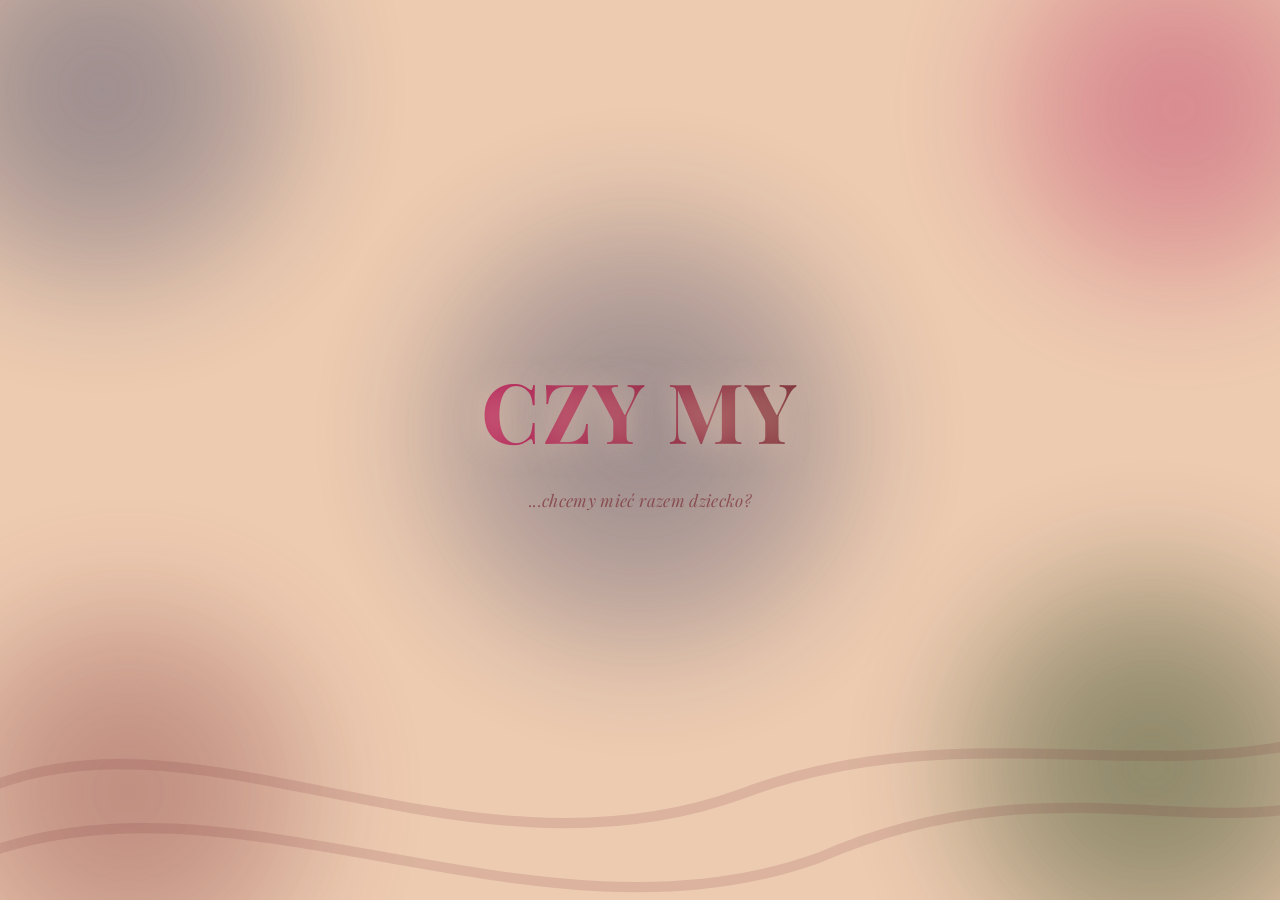
==== commit 480408ee: "button tap highlighting fixes and changing color" ====
--- a/index.html
+++ b/index.html
@@ -48,7 +48,7 @@
     <div id="screen-language" class="screen screen-centered">
         <h2>Wybierz Język<br>Choose Language</h2>
         <button onclick="setLanguage('pl')">PL</button>
-        <button onclick="setLanguage('en')">ENG</button>
+        <button id="btn-language-en" onclick="setLanguage('en')" disabled aria-disabled="true">ENG</button>
     </div>
 
     <div id="screen-login" class="screen screen-centered">
--- a/styles.css
+++ b/styles.css
@@ -1,6 +1,6 @@
 :root {
     --evergreen: #002500;
-    --palm-leaf: #929982;
+    --twilight-indigo: #29335c;
     --desert-sand: #edcbb1;
     --rosewood: #b7245c;
     --wine-plum: #7c3238;
@@ -9,7 +9,7 @@
     --base-brown: var(--wine-plum);
 
     --cat-darkest: var(--evergreen);
-    --cat-darker: var(--palm-leaf);
+    --cat-darker: var(--twilight-indigo);
     --cat-dark: var(--rosewood);
 
     --active-color: var(--base-brown);
@@ -18,6 +18,23 @@
 
 * {
     box-sizing: border-box;
+}
+
+button,
+input,
+textarea,
+select {
+    -webkit-tap-highlight-color: transparent;
+}
+
+button,
+.back-btn,
+label,
+h1,
+h2,
+p {
+    -webkit-user-select: none;
+    user-select: none;
 }
 
 body {
@@ -390,6 +407,14 @@
     transition: transform 0.1s, background-color 0.5s ease;
 }
 
+button:disabled {
+    background-color: color-mix(in srgb, var(--active-color) 18%, var(--desert-sand));
+    color: color-mix(in srgb, var(--active-color) 40%, var(--desert-sand));
+    cursor: not-allowed;
+    opacity: 0.65;
+    transform: none;
+}
+
 button:active { transform: scale(0.95); }
 
 button.category-btn {
